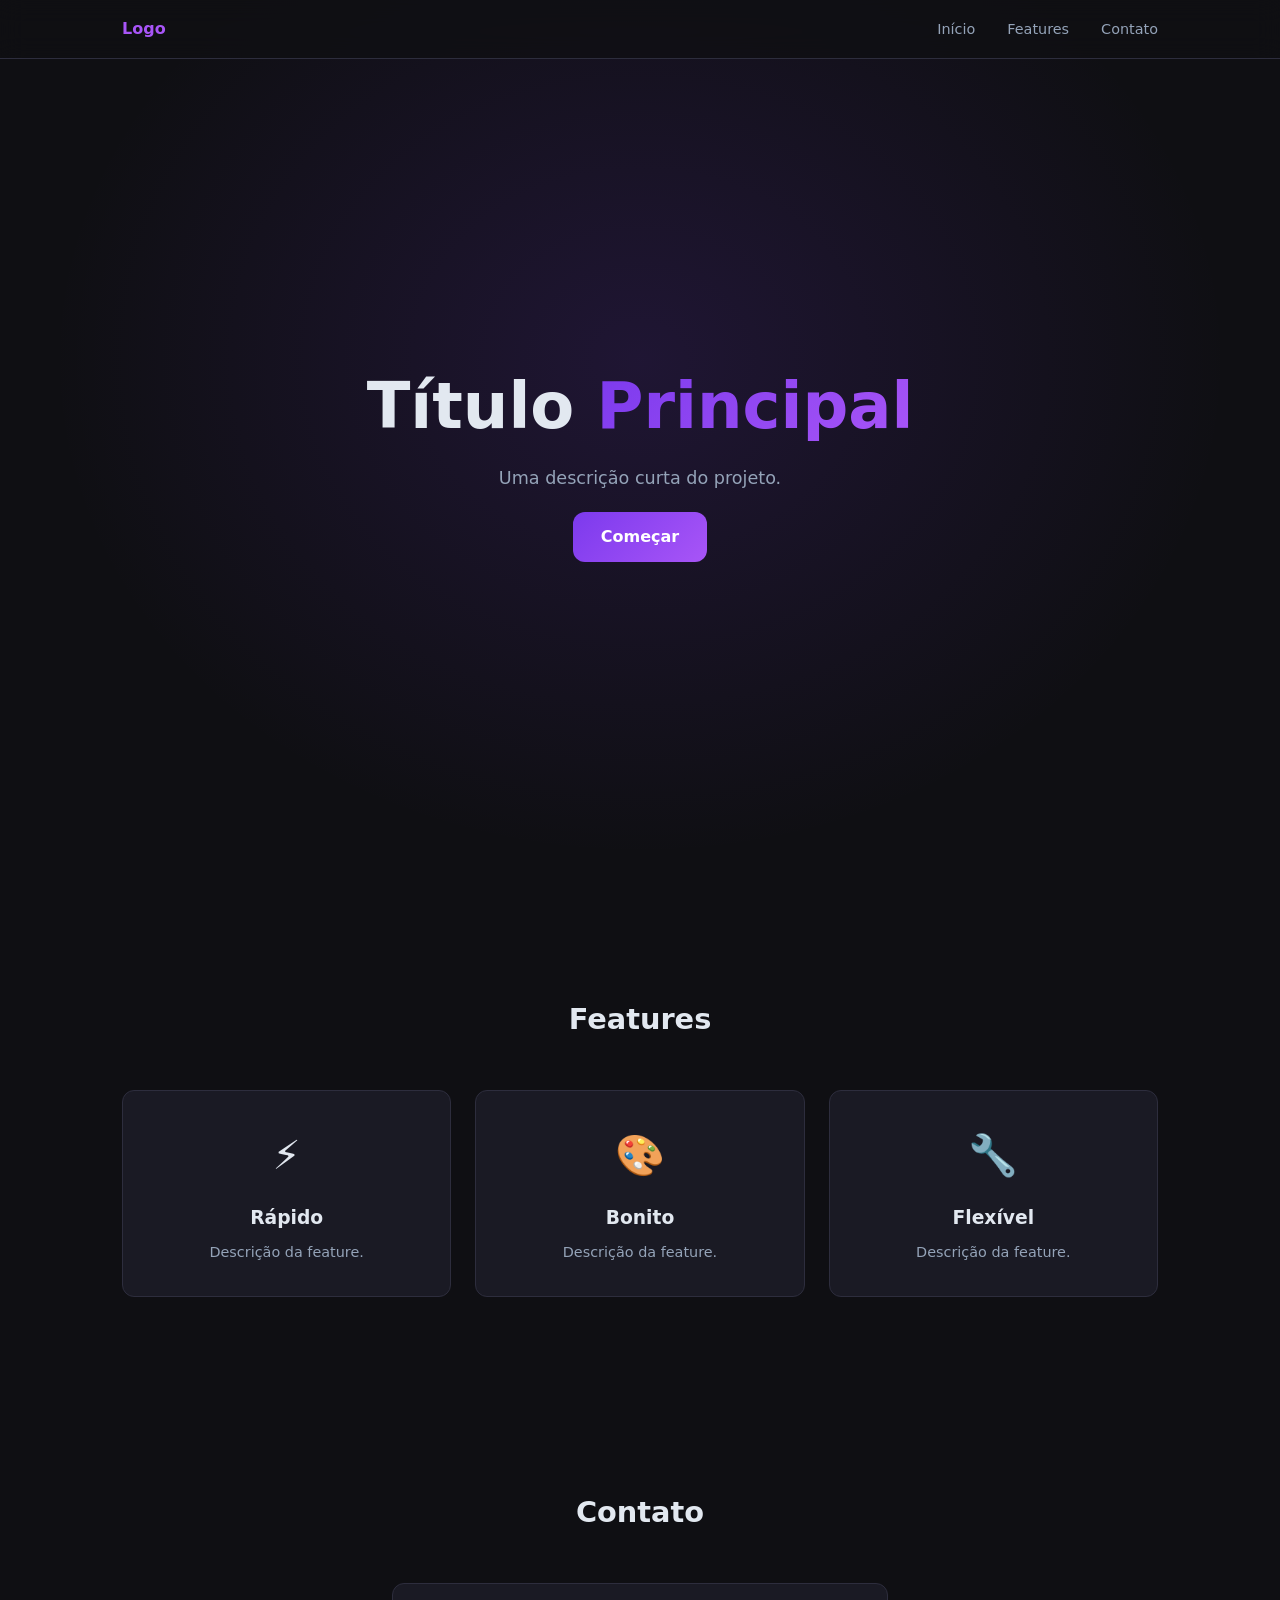
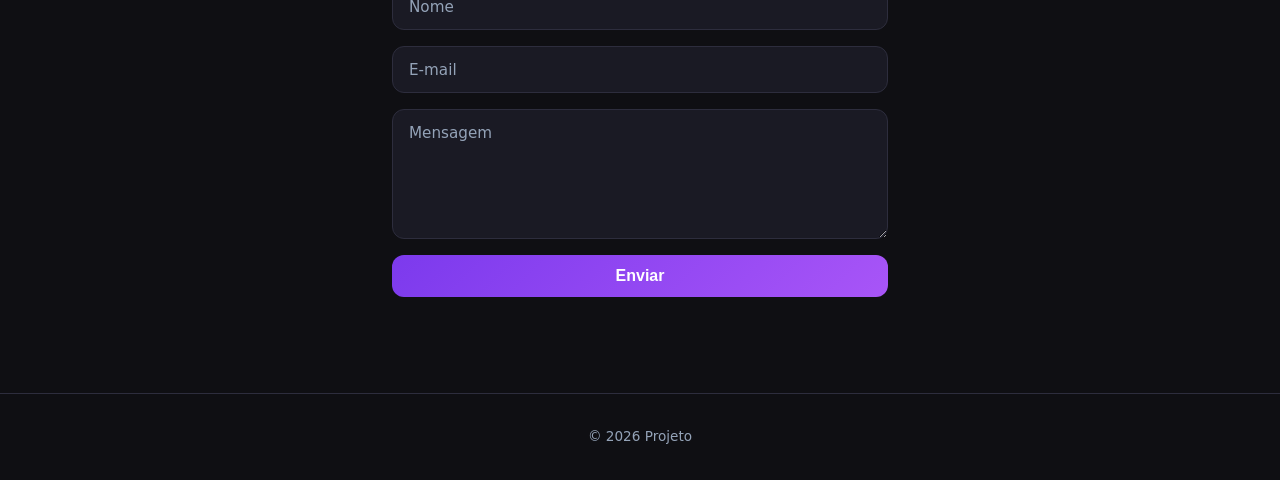
==== index.html @ f76ab98d "first commit" ====
<!DOCTYPE html>
<html lang="pt-BR">
<head>
  <meta charset="UTF-8" />
  <meta name="viewport" content="width=device-width, initial-scale=1.0" />
  <title>Projeto</title>
  <link rel="stylesheet" href="style.css" />
</head>
<body>

  <header class="header">
    <nav class="nav">
      <div class="nav__logo">Logo</div>
      <ul class="nav__links">
        <li><a href="#hero">Início</a></li>
        <li><a href="#features">Features</a></li>
        <li><a href="#contact">Contato</a></li>
      </ul>
    </nav>
  </header>

  <main>

    <section id="hero" class="hero">
      <h1>Título <span>Principal</span></h1>
      <p>Uma descrição curta do projeto.</p>
      <a href="#features" class="btn">Começar</a>
    </section>

    <section id="features" class="features">
      <h2>Features</h2>
      <div class="grid">
        <div class="card">
          <div class="card__icon">⚡</div>
          <h3>Rápido</h3>
          <p>Descrição da feature.</p>
        </div>
        <div class="card">
          <div class="card__icon">🎨</div>
          <h3>Bonito</h3>
          <p>Descrição da feature.</p>
        </div>
        <div class="card">
          <div class="card__icon">🔧</div>
          <h3>Flexível</h3>
          <p>Descrição da feature.</p>
        </div>
      </div>
    </section>

    <section id="contact" class="contact">
      <h2>Contato</h2>
      <form>
        <input type="text" placeholder="Nome" />
        <input type="email" placeholder="E-mail" />
        <textarea placeholder="Mensagem"></textarea>
        <button type="submit" class="btn">Enviar</button>
      </form>
    </section>

  </main>

  <footer>
    <p>&copy; 2026 Projeto</p>
  </footer>

</body>
</html>
---- style.css ----
*, *::before, *::after {
  box-sizing: border-box;
  margin: 0;
  padding: 0;
}

:root {
  --bg: #0f0f13;
  --surface: #1a1a24;
  --primary: #7c3aed;
  --primary-light: #a855f7;
  --text: #e2e8f0;
  --muted: #94a3b8;
  --border: #2d2d3d;
  --radius: 12px;
}

html { scroll-behavior: smooth; }

body {
  font-family: 'Segoe UI', system-ui, sans-serif;
  background: var(--bg);
  color: var(--text);
  line-height: 1.6;
}

/* Header */

.header {
  position: fixed;
  top: 0;
  width: 100%;
  z-index: 100;
  backdrop-filter: blur(12px);
  background: rgba(15, 15, 19, 0.8);
  border-bottom: 1px solid var(--border);
}

.nav {
  max-width: 1100px;
  margin: 0 auto;
  padding: 1rem 2rem;
  display: flex;
  align-items: center;
  justify-content: space-between;
}

.nav__logo {
  font-weight: 700;
  color: var(--primary-light);
}

.nav__links {
  list-style: none;
  display: flex;
  gap: 2rem;
}

.nav__links a {
  color: var(--muted);
  text-decoration: none;
  font-size: 0.9rem;
  transition: color 0.2s;
}

.nav__links a:hover { color: var(--primary-light); }

/* Hero */

.hero {
  min-height: 100vh;
  display: flex;
  flex-direction: column;
  align-items: center;
  justify-content: center;
  text-align: center;
  padding: 6rem 2rem 4rem;
  background: radial-gradient(ellipse at 50% 40%, rgba(124, 58, 237, 0.15), transparent 65%);
  gap: 1.25rem;
}

.hero h1 {
  font-size: clamp(2.2rem, 6vw, 4rem);
  font-weight: 800;
  line-height: 1.15;
}

.hero h1 span {
  background: linear-gradient(135deg, var(--primary), var(--primary-light));
  -webkit-background-clip: text;
  -webkit-text-fill-color: transparent;
  background-clip: text;
}

.hero p { color: var(--muted); font-size: 1.1rem; }

/* Button */

.btn {
  display: inline-block;
  padding: 0.75rem 1.75rem;
  border: none;
  border-radius: var(--radius);
  background: linear-gradient(135deg, var(--primary), var(--primary-light));
  color: #fff;
  font-size: 1rem;
  font-weight: 600;
  text-decoration: none;
  cursor: pointer;
  transition: transform 0.2s, box-shadow 0.2s;
}

.btn:hover {
  transform: translateY(-2px);
  box-shadow: 0 8px 24px rgba(124, 58, 237, 0.4);
}

/* Features */

.features {
  padding: 6rem 2rem;
  max-width: 1100px;
  margin: 0 auto;
}

.features h2,
.contact h2 {
  text-align: center;
  font-size: 1.8rem;
  margin-bottom: 3rem;
}

.grid {
  display: grid;
  grid-template-columns: repeat(auto-fit, minmax(240px, 1fr));
  gap: 1.5rem;
}

.card {
  background: var(--surface);
  border: 1px solid var(--border);
  border-radius: var(--radius);
  padding: 2rem;
  text-align: center;
  transition: transform 0.2s, border-color 0.2s;
}

.card:hover {
  transform: translateY(-4px);
  border-color: var(--primary);
}

.card__icon { font-size: 2.5rem; margin-bottom: 1rem; }
.card h3 { margin-bottom: 0.5rem; }
.card p { color: var(--muted); font-size: 0.9rem; }

/* Contact */

.contact {
  padding: 6rem 2rem;
  max-width: 560px;
  margin: 0 auto;
}

form {
  display: flex;
  flex-direction: column;
  gap: 1rem;
}

input, textarea {
  background: var(--surface);
  border: 1px solid var(--border);
  border-radius: var(--radius);
  padding: 0.85rem 1rem;
  color: var(--text);
  font-size: 0.95rem;
  font-family: inherit;
  outline: none;
  transition: border-color 0.2s;
}

input:focus, textarea:focus { border-color: var(--primary-light); }
input::placeholder, textarea::placeholder { color: var(--muted); }
textarea { resize: vertical; min-height: 130px; }

/* Footer */

footer {
  text-align: center;
  padding: 2rem;
  color: var(--muted);
  font-size: 0.85rem;
  border-top: 1px solid var(--border);
}
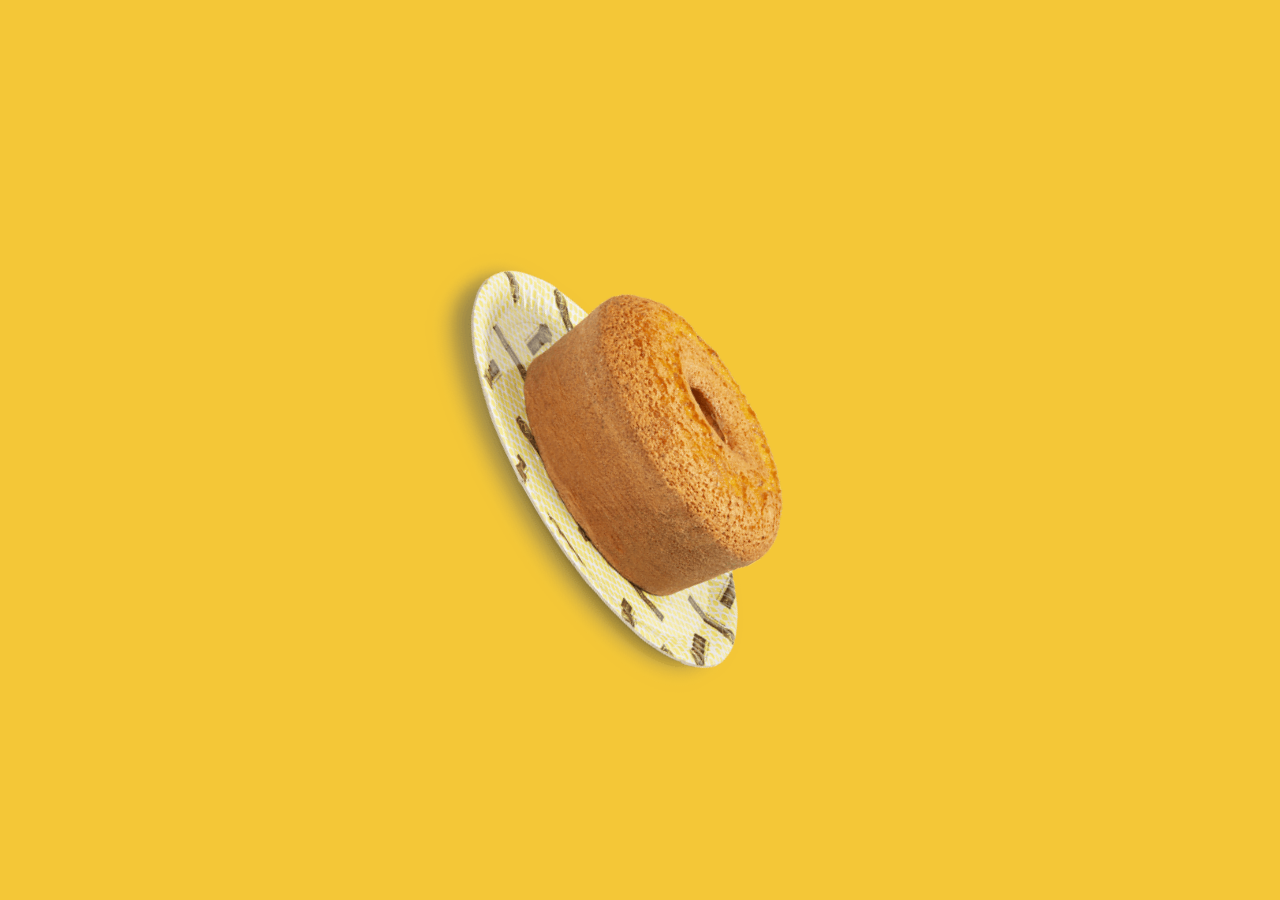
==== commit 1bd20abd: "commit 1" ====
--- a/index.html
+++ b/index.html
@@ -8,61 +8,10 @@
 </head>
 <body>
 
-  <header class="header">
-    <nav class="nav">
-      <div class="nav__logo">Logo</div>
-      <ul class="nav__links">
-        <li><a href="#hero">Início</a></li>
-        <li><a href="#features">Features</a></li>
-        <li><a href="#contact">Contato</a></li>
-      </ul>
-    </nav>
-  </header>
+ <div class="center">
+ <img src="fuba.png" alt="imagem"/3>
 
-  <main>
-
-    <section id="hero" class="hero">
-      <h1>Título <span>Principal</span></h1>
-      <p>Uma descrição curta do projeto.</p>
-      <a href="#features" class="btn">Começar</a>
-    </section>
-
-    <section id="features" class="features">
-      <h2>Features</h2>
-      <div class="grid">
-        <div class="card">
-          <div class="card__icon">⚡</div>
-          <h3>Rápido</h3>
-          <p>Descrição da feature.</p>
-        </div>
-        <div class="card">
-          <div class="card__icon">🎨</div>
-          <h3>Bonito</h3>
-          <p>Descrição da feature.</p>
-        </div>
-        <div class="card">
-          <div class="card__icon">🔧</div>
-          <h3>Flexível</h3>
-          <p>Descrição da feature.</p>
-        </div>
-      </div>
-    </section>
-
-    <section id="contact" class="contact">
-      <h2>Contato</h2>
-      <form>
-        <input type="text" placeholder="Nome" />
-        <input type="email" placeholder="E-mail" />
-        <textarea placeholder="Mensagem"></textarea>
-        <button type="submit" class="btn">Enviar</button>
-      </form>
-    </section>
-
-  </main>
-
-  <footer>
-    <p>&copy; 2026 Projeto</p>
-  </footer>
-
+ </div>
+<script src="app.js"></script>
 </body>
 </html>
--- a/style.css
+++ b/style.css
@@ -1,195 +1,12 @@
-*, *::before, *::after {
-  box-sizing: border-box;
+body{
   margin: 0;
-  padding: 0;
+  font-family: Poppins, sans-serif;
 }
-
-:root {
-  --bg: #0f0f13;
-  --surface: #1a1a24;
-  --primary: #7c3aed;
-  --primary-light: #a855f7;
-  --text: #e2e8f0;
-  --muted: #94a3b8;
-  --border: #2d2d3d;
-  --radius: 12px;
+.center{
+  display: flex;
+  justify-content: center;
+  align-items: center;
+  background-color:blue;
+  color: white;
+  height: 100vh;
 }
-
-html { scroll-behavior: smooth; }
-
-body {
-  font-family: 'Segoe UI', system-ui, sans-serif;
-  background: var(--bg);
-  color: var(--text);
-  line-height: 1.6;
-}
-
-/* Header */
-
-.header {
-  position: fixed;
-  top: 0;
-  width: 100%;
-  z-index: 100;
-  backdrop-filter: blur(12px);
-  background: rgba(15, 15, 19, 0.8);
-  border-bottom: 1px solid var(--border);
-}
-
-.nav {
-  max-width: 1100px;
-  margin: 0 auto;
-  padding: 1rem 2rem;
-  display: flex;
-  align-items: center;
-  justify-content: space-between;
-}
-
-.nav__logo {
-  font-weight: 700;
-  color: var(--primary-light);
-}
-
-.nav__links {
-  list-style: none;
-  display: flex;
-  gap: 2rem;
-}
-
-.nav__links a {
-  color: var(--muted);
-  text-decoration: none;
-  font-size: 0.9rem;
-  transition: color 0.2s;
-}
-
-.nav__links a:hover { color: var(--primary-light); }
-
-/* Hero */
-
-.hero {
-  min-height: 100vh;
-  display: flex;
-  flex-direction: column;
-  align-items: center;
-  justify-content: center;
-  text-align: center;
-  padding: 6rem 2rem 4rem;
-  background: radial-gradient(ellipse at 50% 40%, rgba(124, 58, 237, 0.15), transparent 65%);
-  gap: 1.25rem;
-}
-
-.hero h1 {
-  font-size: clamp(2.2rem, 6vw, 4rem);
-  font-weight: 800;
-  line-height: 1.15;
-}
-
-.hero h1 span {
-  background: linear-gradient(135deg, var(--primary), var(--primary-light));
-  -webkit-background-clip: text;
-  -webkit-text-fill-color: transparent;
-  background-clip: text;
-}
-
-.hero p { color: var(--muted); font-size: 1.1rem; }
-
-/* Button */
-
-.btn {
-  display: inline-block;
-  padding: 0.75rem 1.75rem;
-  border: none;
-  border-radius: var(--radius);
-  background: linear-gradient(135deg, var(--primary), var(--primary-light));
-  color: #fff;
-  font-size: 1rem;
-  font-weight: 600;
-  text-decoration: none;
-  cursor: pointer;
-  transition: transform 0.2s, box-shadow 0.2s;
-}
-
-.btn:hover {
-  transform: translateY(-2px);
-  box-shadow: 0 8px 24px rgba(124, 58, 237, 0.4);
-}
-
-/* Features */
-
-.features {
-  padding: 6rem 2rem;
-  max-width: 1100px;
-  margin: 0 auto;
-}
-
-.features h2,
-.contact h2 {
-  text-align: center;
-  font-size: 1.8rem;
-  margin-bottom: 3rem;
-}
-
-.grid {
-  display: grid;
-  grid-template-columns: repeat(auto-fit, minmax(240px, 1fr));
-  gap: 1.5rem;
-}
-
-.card {
-  background: var(--surface);
-  border: 1px solid var(--border);
-  border-radius: var(--radius);
-  padding: 2rem;
-  text-align: center;
-  transition: transform 0.2s, border-color 0.2s;
-}
-
-.card:hover {
-  transform: translateY(-4px);
-  border-color: var(--primary);
-}
-
-.card__icon { font-size: 2.5rem; margin-bottom: 1rem; }
-.card h3 { margin-bottom: 0.5rem; }
-.card p { color: var(--muted); font-size: 0.9rem; }
-
-/* Contact */
-
-.contact {
-  padding: 6rem 2rem;
-  max-width: 560px;
-  margin: 0 auto;
-}
-
-form {
-  display: flex;
-  flex-direction: column;
-  gap: 1rem;
-}
-
-input, textarea {
-  background: var(--surface);
-  border: 1px solid var(--border);
-  border-radius: var(--radius);
-  padding: 0.85rem 1rem;
-  color: var(--text);
-  font-size: 0.95rem;
-  font-family: inherit;
-  outline: none;
-  transition: border-color 0.2s;
-}
-
-input:focus, textarea:focus { border-color: var(--primary-light); }
-input::placeholder, textarea::placeholder { color: var(--muted); }
-textarea { resize: vertical; min-height: 130px; }
-
-/* Footer */
-
-footer {
-  text-align: center;
-  padding: 2rem;
-  color: var(--muted);
-  font-size: 0.85rem;
-  border-top: 1px solid var(--border);
-}
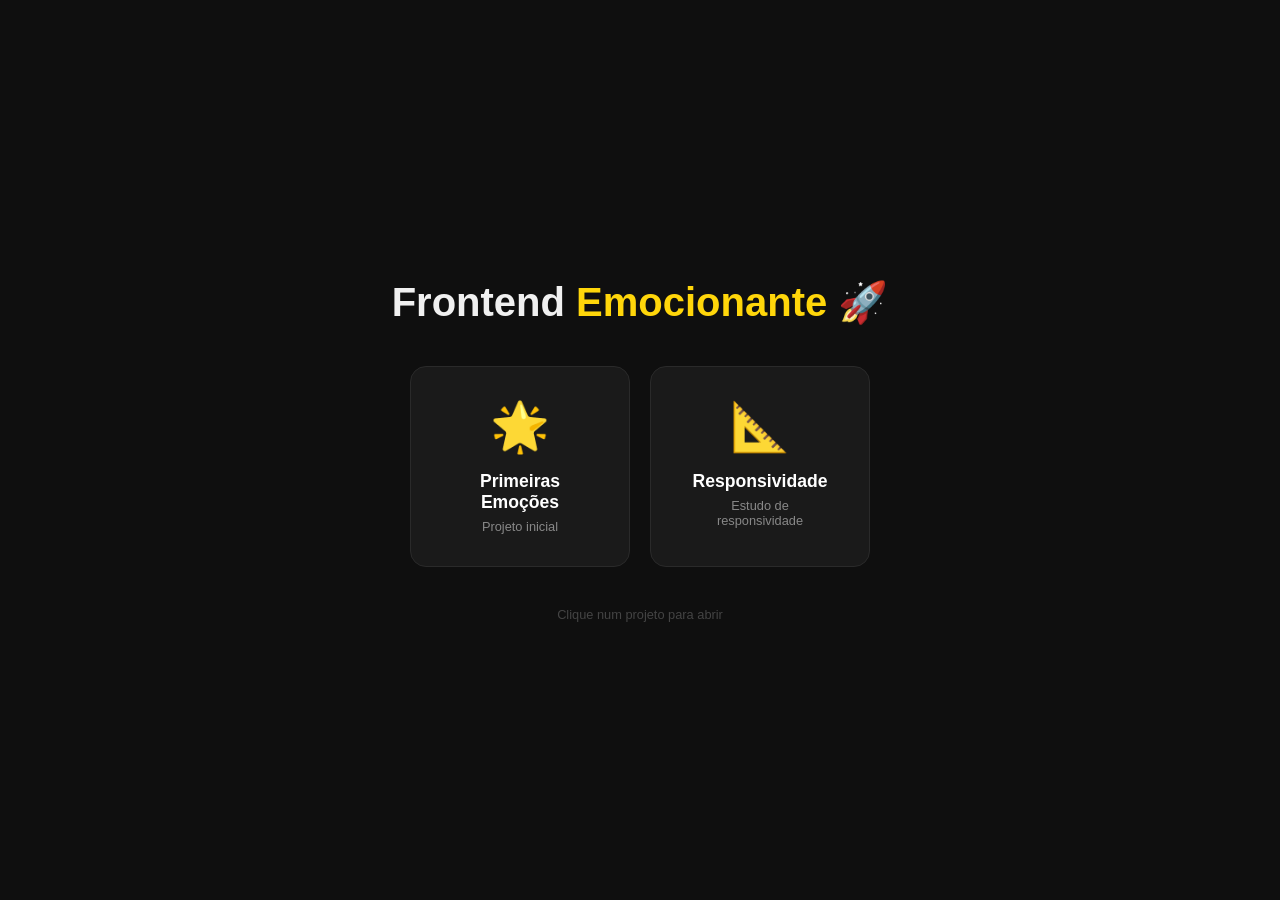
==== commit 1dee2a96: "respondivi" ====
--- a/index.html
+++ b/index.html
@@ -1,17 +1,85 @@
 <!DOCTYPE html>
 <html lang="pt-BR">
 <head>
-  <meta charset="UTF-8" />
-  <meta name="viewport" content="width=device-width, initial-scale=1.0" />
-  <title>Projeto</title>
-  <link rel="stylesheet" href="style.css" />
+  <meta charset="UTF-8">
+  <meta name="viewport" content="width=device-width, initial-scale=1.0">
+  <title>Frontend Emocionante</title>
+  <style>
+    * { box-sizing: border-box; margin: 0; padding: 0; }
+
+    body {
+      font-family: sans-serif;
+      background: #0f0f0f;
+      color: white;
+      min-height: 100vh;
+      display: flex;
+      flex-direction: column;
+      align-items: center;
+      justify-content: center;
+      gap: 40px;
+      padding: 40px 16px;
+    }
+
+    h1 {
+      font-size: clamp(1.5rem, 4vw, 2.5rem);
+      text-align: center;
+      color: #f0f0f0;
+    }
+
+    h1 span { color: #ffd60a; }
+
+    .projetos {
+      display: flex;
+      flex-wrap: wrap;
+      gap: 20px;
+      justify-content: center;
+    }
+
+    .card {
+      background: #1a1a1a;
+      border: 1px solid #2a2a2a;
+      border-radius: 16px;
+      padding: 32px 40px;
+      text-align: center;
+      text-decoration: none;
+      color: white;
+      width: 220px;
+      transition: transform 0.2s, border-color 0.2s;
+    }
+
+    .card:hover {
+      transform: translateY(-4px);
+      border-color: #ffd60a;
+    }
+
+    .card .emoji { font-size: 3rem; margin-bottom: 16px; }
+
+    .card h2 { font-size: 1.1rem; margin-bottom: 6px; }
+
+    .card p { font-size: 0.8rem; color: #888; }
+
+    footer { color: #444; font-size: 0.8rem; }
+  </style>
 </head>
 <body>
 
- <div class="center">
- <img src="fuba.png" alt="imagem"/3>
+  <h1>Frontend <span>Emocionante</span> 🚀</h1>
 
- </div>
-<script src="app.js"></script>
+  <div class="projetos">
+    <a class="card" href="primeiras_emocoes/index.html">
+      <div class="emoji">🌟</div>
+      <h2>Primeiras Emoções</h2>
+      <p>Projeto inicial</p>
+    </a>
+
+    <a class="card" href="responsividade/index.html">
+      <div class="emoji">📐</div>
+      <h2>Responsividade</h2>
+      <p>Estudo de responsividade</p>
+    </a>
+  </div>
+
+  <footer>Clique num projeto para abrir</footer>
+
 </body>
 </html>
